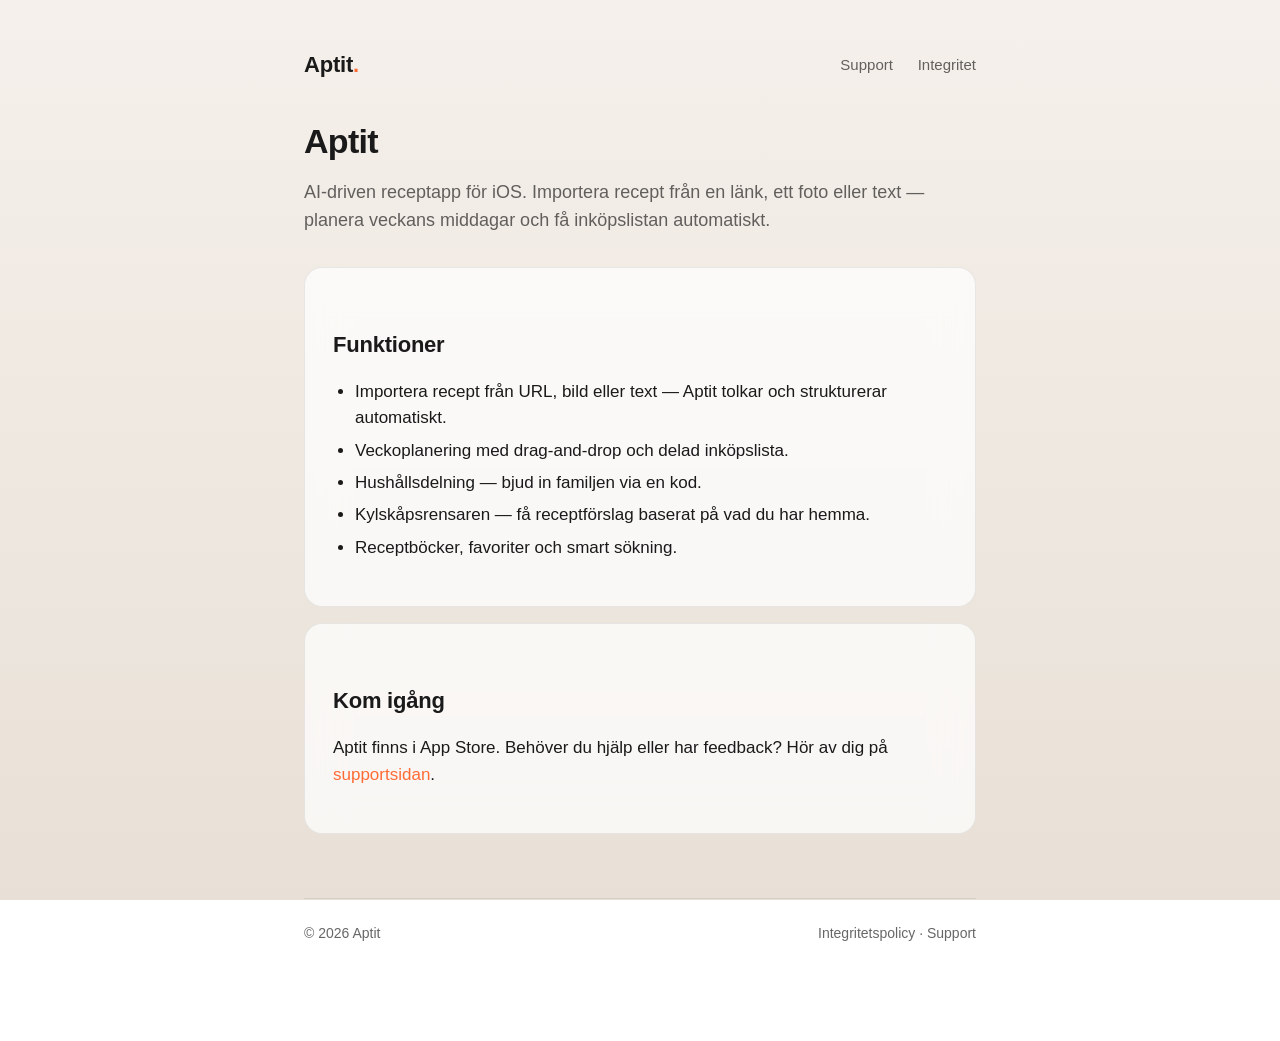
==== index.html @ 42e5cb4d "Initial: landing, privacy policy, support pages" ====
<!DOCTYPE html>
<html lang="sv">
  <head>
    <meta charset="UTF-8" />
    <meta name="viewport" content="width=device-width, initial-scale=1.0" />
    <title>Aptit — AI-driven receptapp</title>
    <meta
      name="description"
      content="Aptit är en AI-driven receptapp för iOS med veckoplanering, inköpslista och hushållsdelning."
    />
    <link rel="stylesheet" href="style.css" />
  </head>
  <body>
    <div class="container">
      <header class="site">
        <a class="brand" href="./">Aptit<span class="dot">.</span></a>
        <nav class="site">
          <a href="support/">Support</a>
          <a href="privacy/">Integritet</a>
        </nav>
      </header>

      <h1>Aptit</h1>
      <p class="lead">
        AI-driven receptapp för iOS. Importera recept från en länk, ett foto
        eller text — planera veckans middagar och få inköpslistan automatiskt.
      </p>

      <div class="card">
        <h2>Funktioner</h2>
        <ul>
          <li>Importera recept från URL, bild eller text — Aptit tolkar och strukturerar automatiskt.</li>
          <li>Veckoplanering med drag-and-drop och delad inköpslista.</li>
          <li>Hushållsdelning — bjud in familjen via en kod.</li>
          <li>Kylskåpsrensaren — få receptförslag baserat på vad du har hemma.</li>
          <li>Receptböcker, favoriter och smart sökning.</li>
        </ul>
      </div>

      <div class="card">
        <h2>Kom igång</h2>
        <p>
          Aptit finns i App Store. Behöver du hjälp eller har feedback? Hör av
          dig på <a href="support/">supportsidan</a>.
        </p>
      </div>

      <footer class="site">
        <span>&copy; <span id="year"></span> Aptit</span>
        <span>
          <a href="privacy/">Integritetspolicy</a> ·
          <a href="support/">Support</a>
        </span>
      </footer>
    </div>
    <script>
      document.getElementById("year").textContent = new Date().getFullYear();
    </script>
  </body>
</html>
---- style.css ----
:root {
  --bg: #F5F0EB;
  --bg-end: #E8E0D6;
  --text: #1A1A1A;
  --muted: rgba(0, 0, 0, 0.6);
  --primary: #FF6B35;
  --card: rgba(255, 255, 255, 0.72);
  --border: rgba(0, 0, 0, 0.08);
  --max: 720px;
}

* {
  box-sizing: border-box;
}

html,
body {
  margin: 0;
  padding: 0;
}

body {
  font-family: -apple-system, BlinkMacSystemFont, "SF Pro Text", "Segoe UI",
    Roboto, Helvetica, Arial, sans-serif;
  font-size: 17px;
  line-height: 1.55;
  color: var(--text);
  background: linear-gradient(180deg, var(--bg) 0%, var(--bg-end) 100%);
  background-attachment: fixed;
  min-height: 100vh;
  -webkit-font-smoothing: antialiased;
  -moz-osx-font-smoothing: grayscale;
}

.container {
  max-width: var(--max);
  margin: 0 auto;
  padding: 48px 24px 96px;
}

header.site {
  display: flex;
  align-items: center;
  justify-content: space-between;
  margin-bottom: 40px;
}

.brand {
  font-size: 22px;
  font-weight: 700;
  letter-spacing: -0.01em;
  color: var(--text);
  text-decoration: none;
}

.brand .dot {
  color: var(--primary);
}

nav.site a {
  color: var(--muted);
  text-decoration: none;
  margin-left: 20px;
  font-size: 15px;
  font-weight: 500;
}

nav.site a:hover {
  color: var(--text);
}

h1 {
  font-size: 34px;
  line-height: 1.15;
  letter-spacing: -0.02em;
  margin: 0 0 8px;
  font-weight: 700;
}

h2 {
  font-size: 22px;
  letter-spacing: -0.01em;
  margin: 32px 0 12px;
  font-weight: 600;
}

h3 {
  font-size: 18px;
  margin: 20px 0 6px;
  font-weight: 600;
}

p,
li {
  color: var(--text);
}

.lead {
  color: var(--muted);
  font-size: 18px;
  margin-bottom: 32px;
}

.updated {
  color: var(--muted);
  font-size: 14px;
  margin-top: 0;
  margin-bottom: 24px;
}

a {
  color: var(--primary);
  text-decoration: none;
}

a:hover {
  text-decoration: underline;
}

.card {
  background: var(--card);
  backdrop-filter: blur(20px);
  -webkit-backdrop-filter: blur(20px);
  border: 1px solid var(--border);
  border-radius: 18px;
  padding: 28px 28px;
  margin-top: 16px;
}

ul {
  padding-left: 22px;
}

li {
  margin-bottom: 6px;
}

footer.site {
  margin-top: 64px;
  padding-top: 24px;
  border-top: 1px solid var(--border);
  color: var(--muted);
  font-size: 14px;
  display: flex;
  justify-content: space-between;
  flex-wrap: wrap;
  gap: 12px;
}

footer.site a {
  color: var(--muted);
}

@media (max-width: 520px) {
  .container {
    padding: 32px 20px 64px;
  }
  h1 {
    font-size: 28px;
  }
  h2 {
    font-size: 20px;
  }
  nav.site a {
    margin-left: 14px;
    font-size: 14px;
  }
}
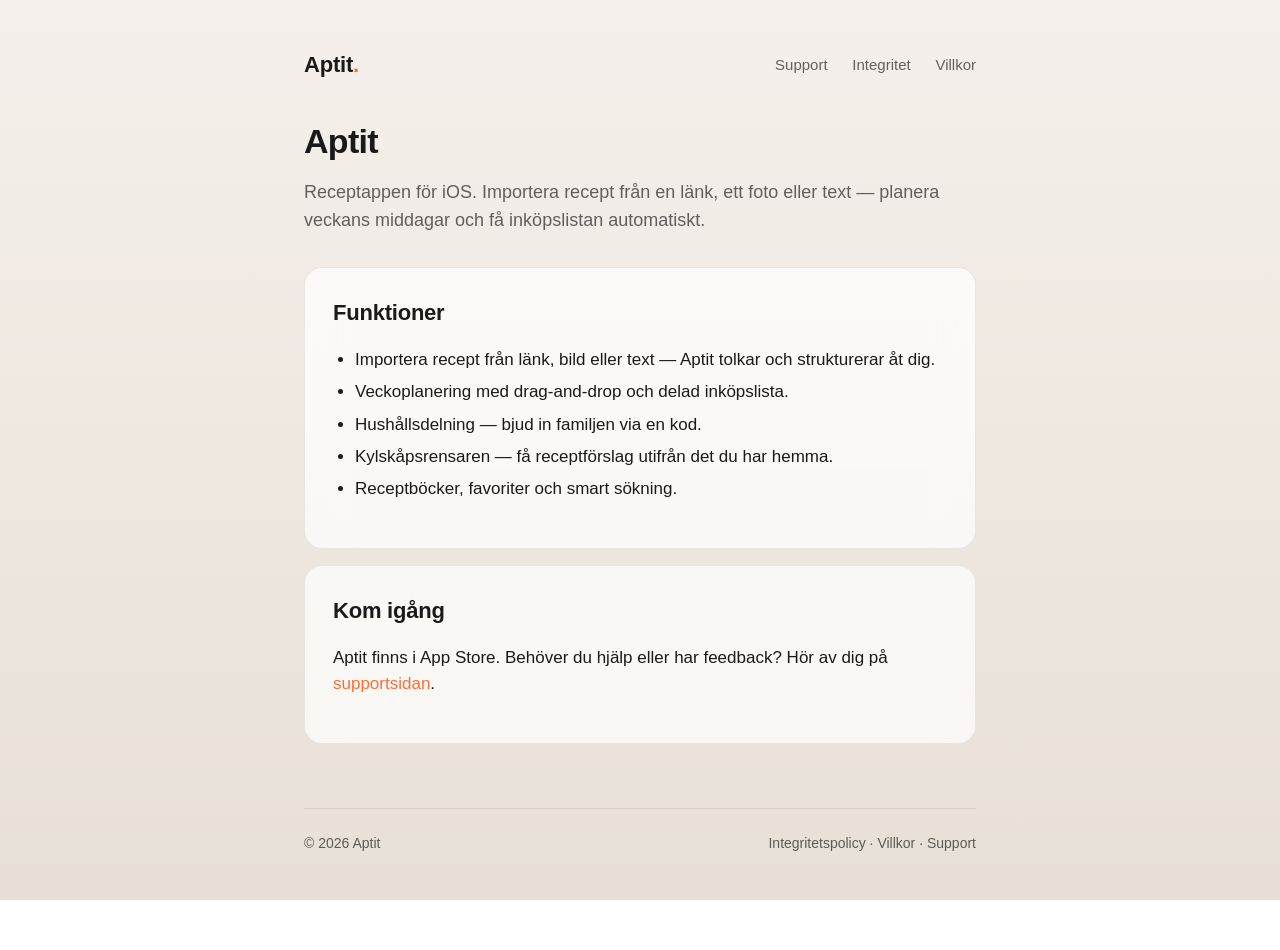
==== commit fae21f8c: "Add terms of service page and nav/footer cross-links" ====
--- a/index.html
+++ b/index.html
@@ -3,10 +3,10 @@
   <head>
     <meta charset="UTF-8" />
     <meta name="viewport" content="width=device-width, initial-scale=1.0" />
-    <title>Aptit — AI-driven receptapp</title>
+    <title>Aptit — receptapp för iOS</title>
     <meta
       name="description"
-      content="Aptit är en AI-driven receptapp för iOS med veckoplanering, inköpslista och hushållsdelning."
+      content="Aptit är en receptapp för iOS med veckoplanering, inköpslista och hushållsdelning."
     />
     <link rel="stylesheet" href="style.css" />
   </head>
@@ -17,22 +17,23 @@
         <nav class="site">
           <a href="support/">Support</a>
           <a href="privacy/">Integritet</a>
+          <a href="terms/">Villkor</a>
         </nav>
       </header>
 
       <h1>Aptit</h1>
       <p class="lead">
-        AI-driven receptapp för iOS. Importera recept från en länk, ett foto
-        eller text — planera veckans middagar och få inköpslistan automatiskt.
+        Receptappen för iOS. Importera recept från en länk, ett foto eller text
+        — planera veckans middagar och få inköpslistan automatiskt.
       </p>
 
       <div class="card">
         <h2>Funktioner</h2>
         <ul>
-          <li>Importera recept från URL, bild eller text — Aptit tolkar och strukturerar automatiskt.</li>
+          <li>Importera recept från länk, bild eller text — Aptit tolkar och strukturerar åt dig.</li>
           <li>Veckoplanering med drag-and-drop och delad inköpslista.</li>
           <li>Hushållsdelning — bjud in familjen via en kod.</li>
-          <li>Kylskåpsrensaren — få receptförslag baserat på vad du har hemma.</li>
+          <li>Kylskåpsrensaren — få receptförslag utifrån det du har hemma.</li>
           <li>Receptböcker, favoriter och smart sökning.</li>
         </ul>
       </div>
@@ -49,6 +50,7 @@
         <span>&copy; <span id="year"></span> Aptit</span>
         <span>
           <a href="privacy/">Integritetspolicy</a> ·
+          <a href="terms/">Villkor</a> ·
           <a href="support/">Support</a>
         </span>
       </footer>
--- a/style.css
+++ b/style.css
@@ -127,6 +127,10 @@
   margin-top: 16px;
 }
 
+.card h2:first-child {
+  margin-top: 0;
+}
+
 ul {
   padding-left: 22px;
 }
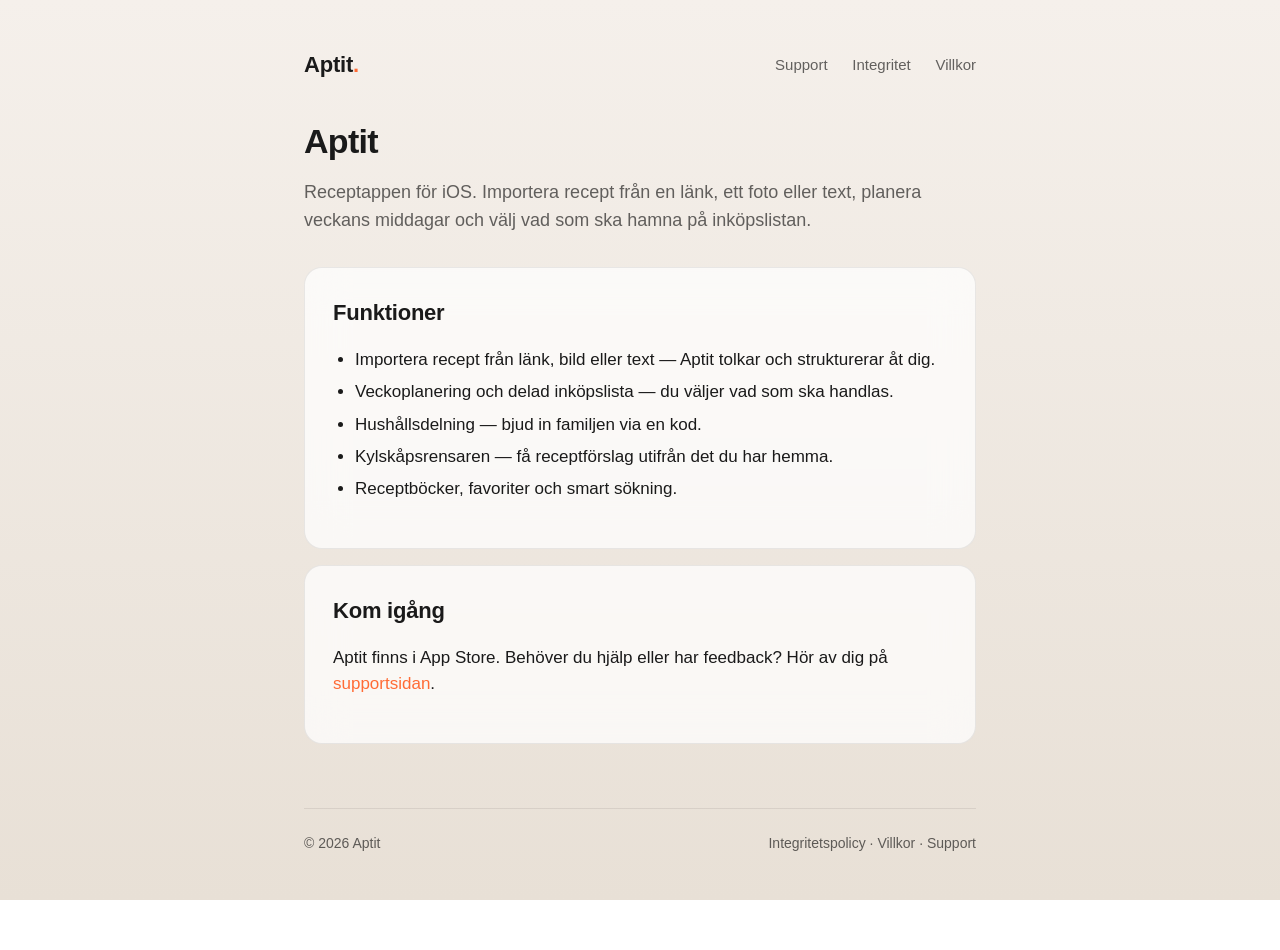
==== commit 865ca2fc: "Fix homepage copy: opt-in shopping list, drop drag-and-drop claim Co-Authored-By: Claude Opus 4.8 <n" ====
--- a/index.html
+++ b/index.html
@@ -23,15 +23,15 @@
 
       <h1>Aptit</h1>
       <p class="lead">
-        Receptappen för iOS. Importera recept från en länk, ett foto eller text
-        — planera veckans middagar och få inköpslistan automatiskt.
+        Receptappen för iOS. Importera recept från en länk, ett foto eller text,
+        planera veckans middagar och välj vad som ska hamna på inköpslistan.
       </p>
 
       <div class="card">
         <h2>Funktioner</h2>
         <ul>
           <li>Importera recept från länk, bild eller text — Aptit tolkar och strukturerar åt dig.</li>
-          <li>Veckoplanering med drag-and-drop och delad inköpslista.</li>
+          <li>Veckoplanering och delad inköpslista — du väljer vad som ska handlas.</li>
           <li>Hushållsdelning — bjud in familjen via en kod.</li>
           <li>Kylskåpsrensaren — få receptförslag utifrån det du har hemma.</li>
           <li>Receptböcker, favoriter och smart sökning.</li>
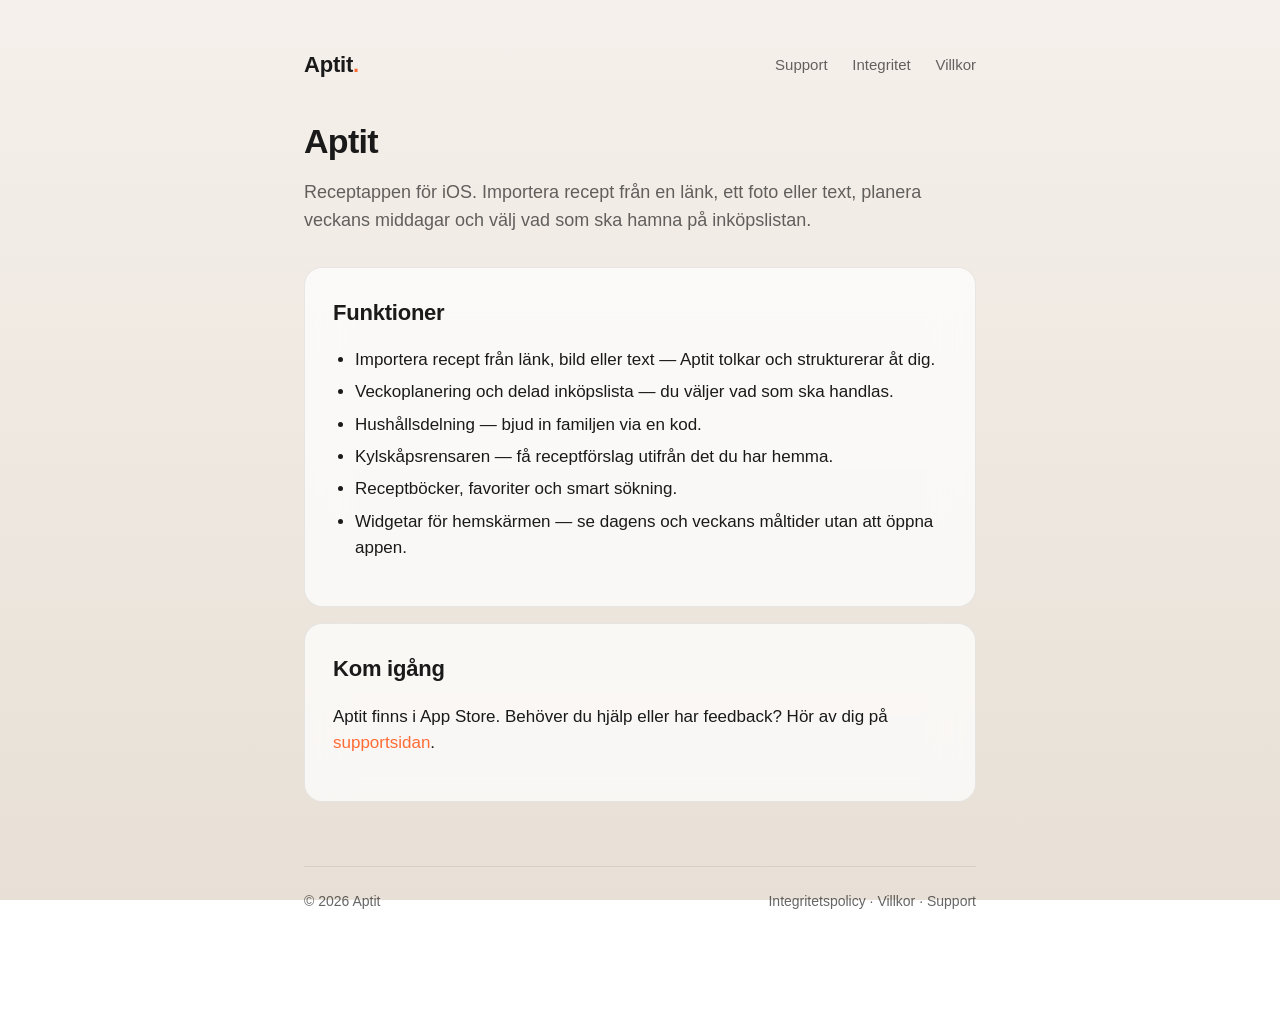
==== commit 7a313afa: "Add 1.1 release content: widgets on landing/support, feedback data in privacy policy Co-Authored-By:" ====
--- a/index.html
+++ b/index.html
@@ -35,6 +35,7 @@
           <li>Hushållsdelning — bjud in familjen via en kod.</li>
           <li>Kylskåpsrensaren — få receptförslag utifrån det du har hemma.</li>
           <li>Receptböcker, favoriter och smart sökning.</li>
+          <li>Widgetar för hemskärmen — se dagens och veckans måltider utan att öppna appen.</li>
         </ul>
       </div>
 
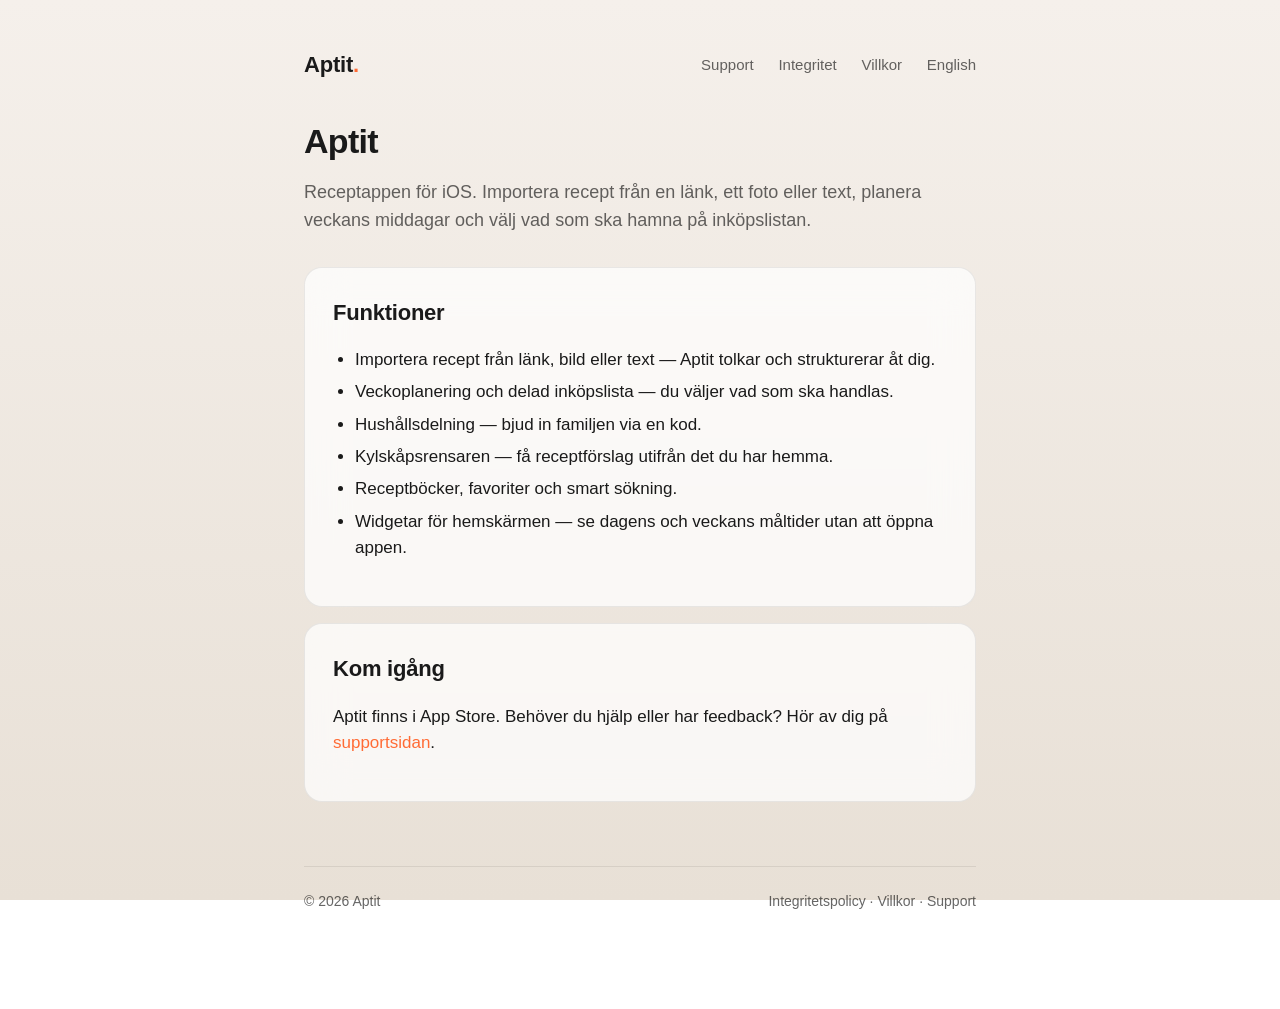
==== commit d1a218ab: "feat(i18n): engelska /en/-sidor (start, integritet, villkor, support) Speglar de svenska sidorna på " ====
--- a/index.html
+++ b/index.html
@@ -18,6 +18,7 @@
           <a href="support/">Support</a>
           <a href="privacy/">Integritet</a>
           <a href="terms/">Villkor</a>
+          <a href="en/" lang="en">English</a>
         </nav>
       </header>
 
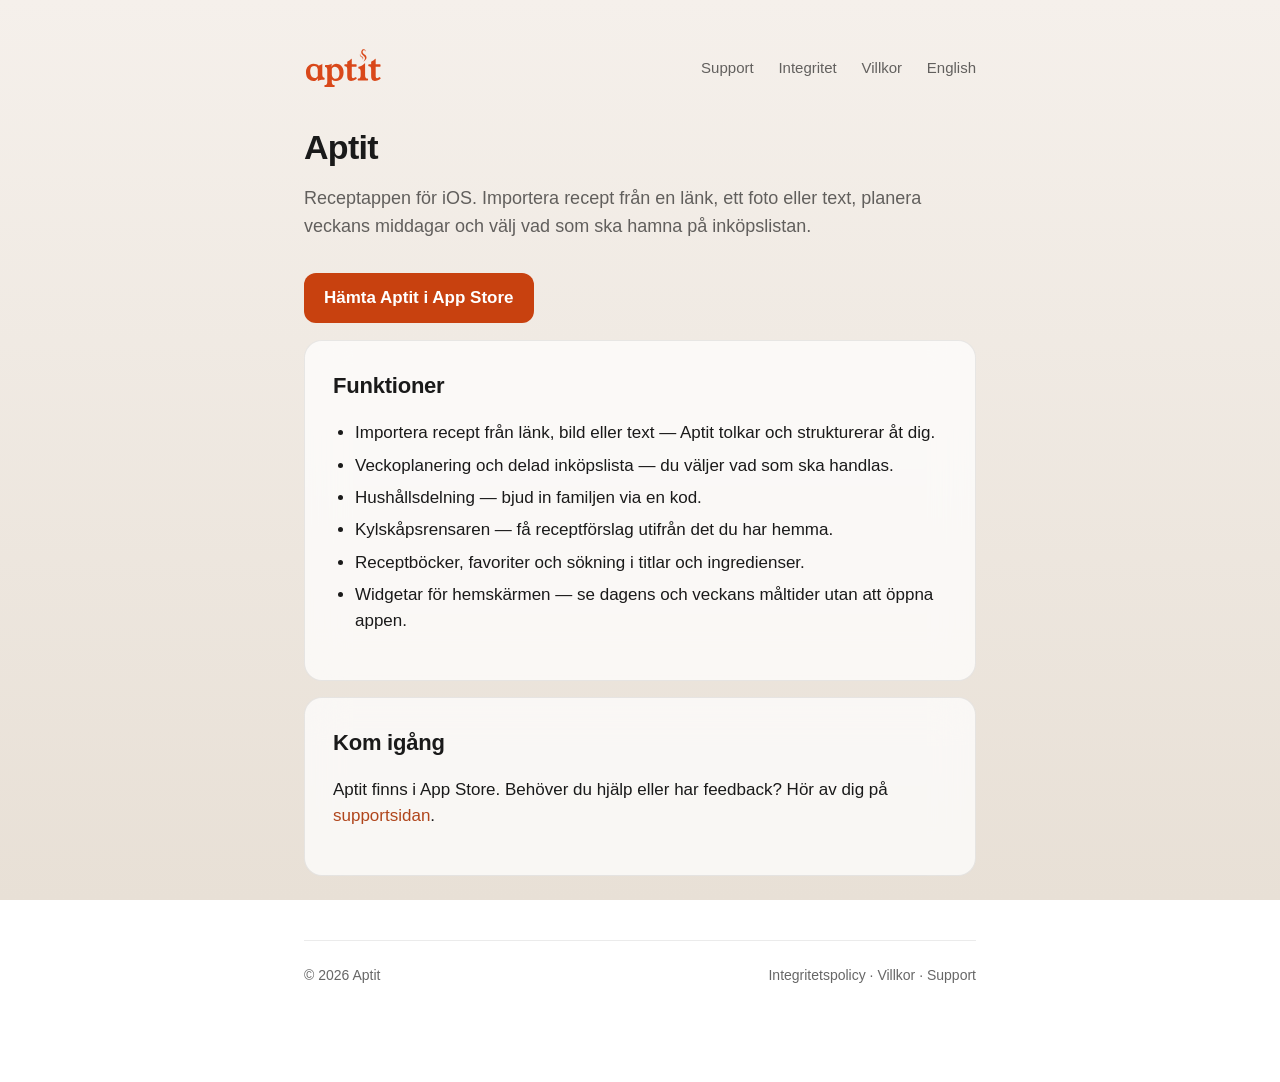
==== commit 23559a9c: "feat(web): logga, favicon, delningsbild och App Store-länk V9 och D9 från Cowork, godkänt av Olle 20" ====
--- a/index.html
+++ b/index.html
@@ -9,11 +9,23 @@
       content="Aptit är en receptapp för iOS med veckoplanering, inköpslista och hushållsdelning."
     />
     <link rel="stylesheet" href="style.css" />
+    <link rel="icon" href="favicon.svg" type="image/svg+xml" />
+    <link rel="icon" href="favicon-32.png" sizes="32x32" type="image/png" />
+    <link rel="apple-touch-icon" href="apple-touch-icon.png" />
+    <meta name="apple-itunes-app" content="app-id=6762020705" />
+    <meta property="og:site_name" content="Aptit" />
+    <meta property="og:image" content="https://olleakerman.github.io/aptit-web/og.png" />
+    <meta property="og:url" content="https://olleakerman.github.io/aptit-web/" />
+    <meta name="twitter:card" content="summary_large_image" />
+    <meta property="og:type" content="website" />
+    <meta property="og:title" content="Aptit — receptapp för iOS" />
+    <meta property="og:description" content="Samla recept, planera veckan och handla tillsammans med hushållet." />
+    <meta property="og:locale" content="sv_SE" />
   </head>
   <body>
     <div class="container">
       <header class="site">
-        <a class="brand" href="./">Aptit<span class="dot">.</span></a>
+        <a class="brand" href="./"><img class="logo" src="logo.svg" alt="Aptit" width="78" height="40" /></a>
         <nav class="site">
           <a href="support/">Support</a>
           <a href="privacy/">Integritet</a>
@@ -27,6 +39,7 @@
         Receptappen för iOS. Importera recept från en länk, ett foto eller text,
         planera veckans middagar och välj vad som ska hamna på inköpslistan.
       </p>
+      <p><a class="store" href="https://apps.apple.com/se/app/id6762020705">Hämta Aptit i App Store</a></p>
 
       <div class="card">
         <h2>Funktioner</h2>
@@ -35,7 +48,7 @@
           <li>Veckoplanering och delad inköpslista — du väljer vad som ska handlas.</li>
           <li>Hushållsdelning — bjud in familjen via en kod.</li>
           <li>Kylskåpsrensaren — få receptförslag utifrån det du har hemma.</li>
-          <li>Receptböcker, favoriter och smart sökning.</li>
+          <li>Receptböcker, favoriter och sökning i titlar och ingredienser.</li>
           <li>Widgetar för hemskärmen — se dagens och veckans måltider utan att öppna appen.</li>
         </ul>
       </div>
--- a/style.css
+++ b/style.css
@@ -3,7 +3,7 @@
   --bg-end: #E8E0D6;
   --text: #1A1A1A;
   --muted: rgba(0, 0, 0, 0.6);
-  --primary: #FF6B35;
+  --primary: #B0461C; /* paprika för text, klarar 4,5:1 (JURIDIK-SAKERHET A1) */
   --card: rgba(255, 255, 255, 0.72);
   --border: rgba(0, 0, 0, 0.08);
   --max: 720px;
@@ -53,8 +53,20 @@
   text-decoration: none;
 }
 
-.brand .dot {
-  color: var(--primary);
+.brand .logo {
+  display: block;
+  height: 40px;
+  width: auto;
+}
+
+a.store {
+  display: inline-block;
+  padding: 12px 20px;
+  border-radius: 12px;
+  background: #C8410F; /* paprika för ytor med vit text, 4,98:1 */
+  color: #FFFFFF;
+  font-weight: 600;
+  text-decoration: none;
 }
 
 nav.site a {
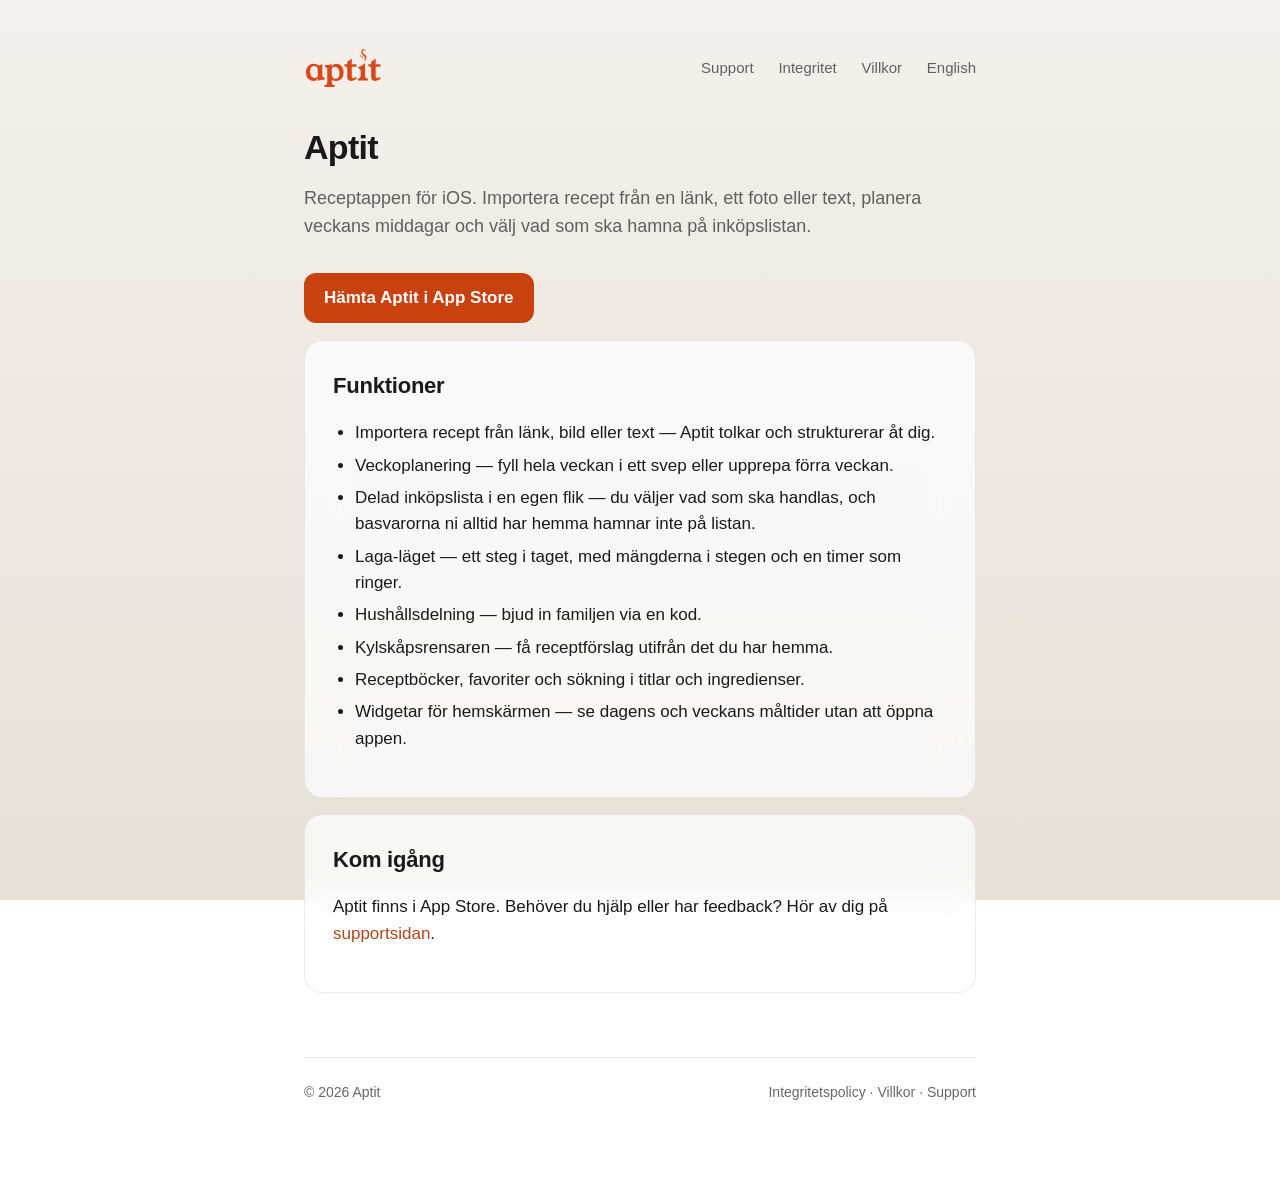
==== commit 7b8a00f4: "docs(privacy): 1.4.0 — basvaror, dolda recept, lokal kopia av listan, Laga-läget på låsskärmen Co-Au" ====
--- a/index.html
+++ b/index.html
@@ -45,7 +45,9 @@
         <h2>Funktioner</h2>
         <ul>
           <li>Importera recept från länk, bild eller text — Aptit tolkar och strukturerar åt dig.</li>
-          <li>Veckoplanering och delad inköpslista — du väljer vad som ska handlas.</li>
+          <li>Veckoplanering — fyll hela veckan i ett svep eller upprepa förra veckan.</li>
+          <li>Delad inköpslista i en egen flik — du väljer vad som ska handlas, och basvarorna ni alltid har hemma hamnar inte på listan.</li>
+          <li>Laga-läget — ett steg i taget, med mängderna i stegen och en timer som ringer.</li>
           <li>Hushållsdelning — bjud in familjen via en kod.</li>
           <li>Kylskåpsrensaren — få receptförslag utifrån det du har hemma.</li>
           <li>Receptböcker, favoriter och sökning i titlar och ingredienser.</li>
